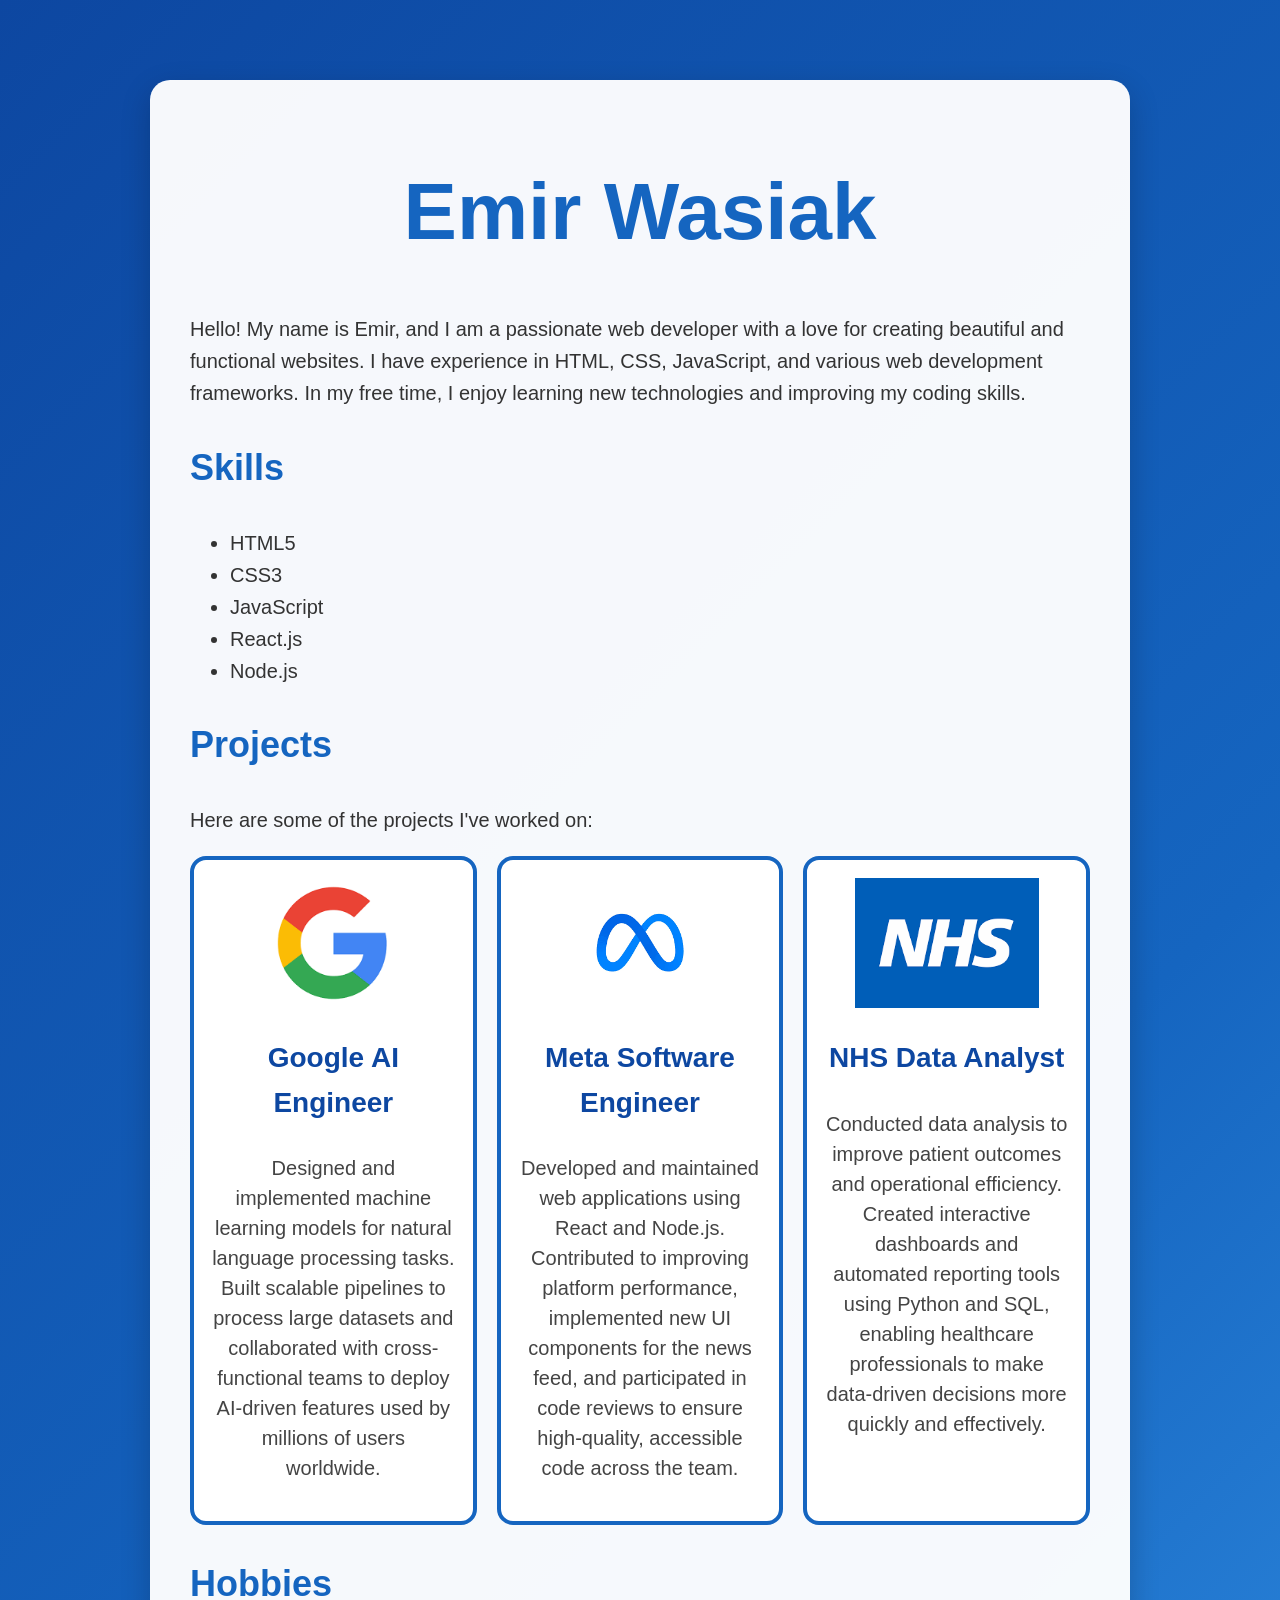
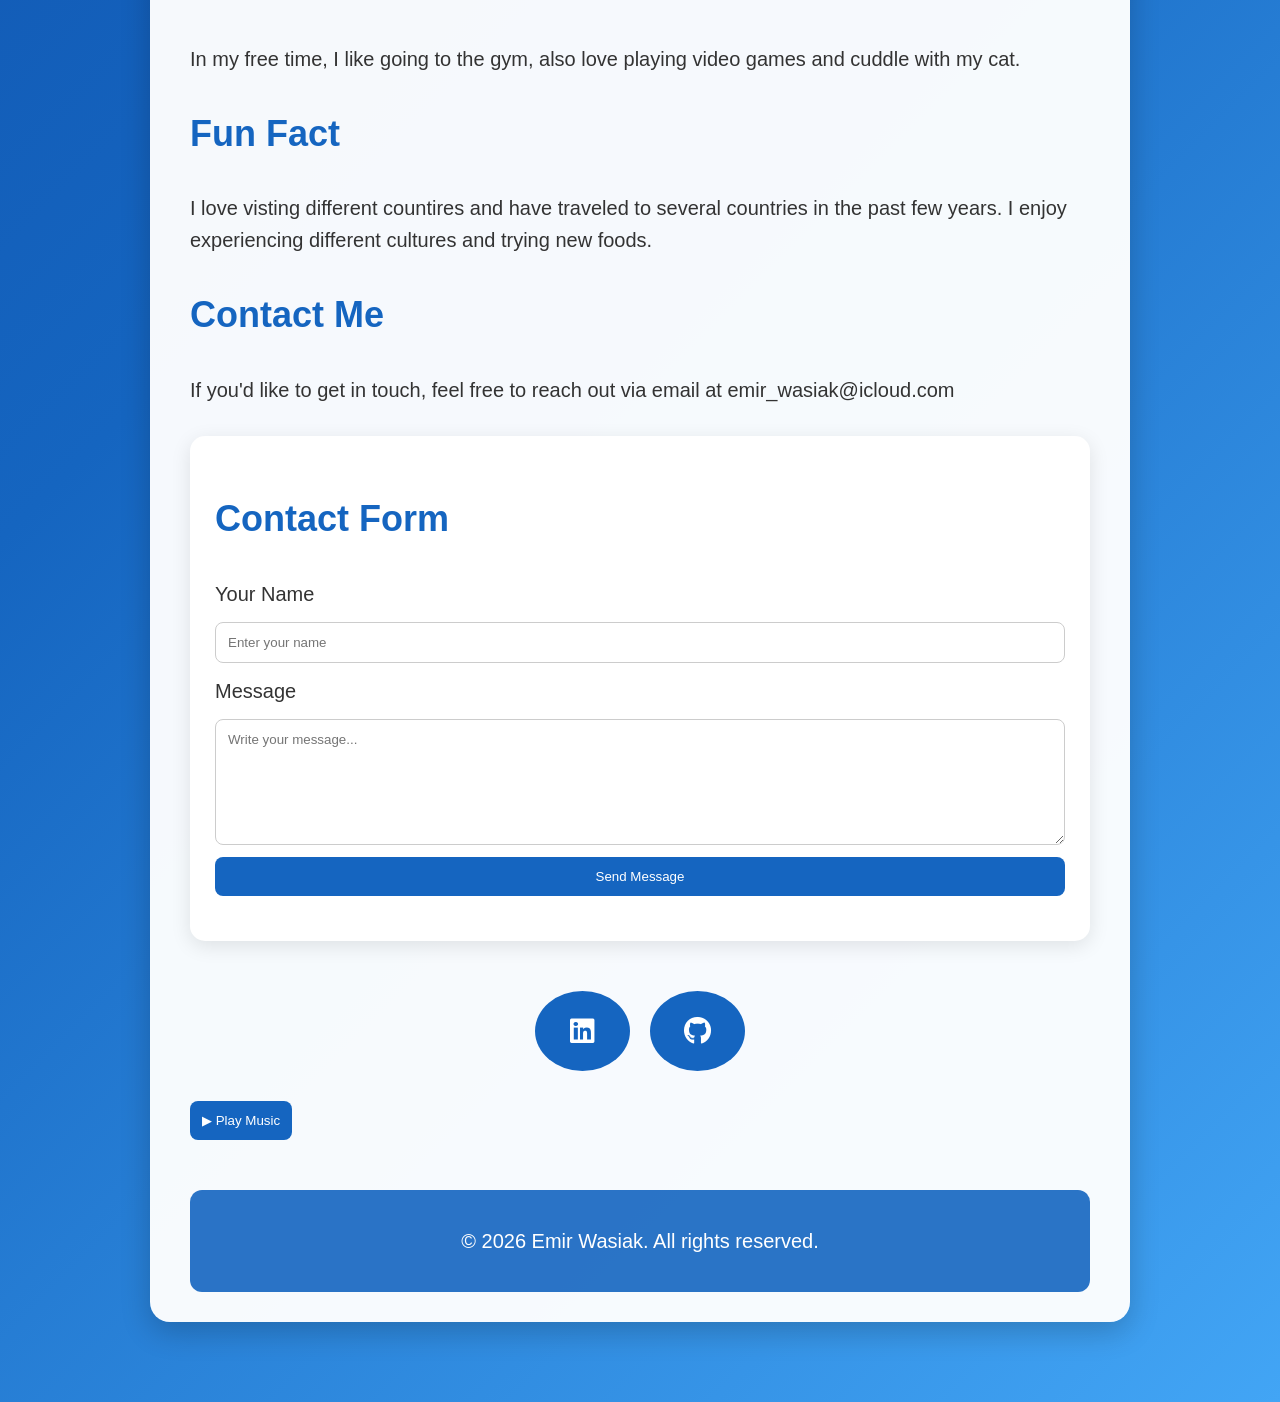
==== index.html @ 7e910f18 "made changes" ====
<!doctype html>

<html lang="en">

  <head>

    <meta charset="UTF-8" />

    <meta name="viewport" content="width=device-width, initial-scale=1.0" />

    <title>About Me</title>

 

    <link rel="stylesheet" href="https://cdnjs.cloudflare.com/ajax/libs/font-awesome/6.5.0/css/all.min.css" />

    <link rel="stylesheet" href="css/style.css" />

  </head>

 

  <body>

    <main class="container">

    <h1>Emir Wasiak</h1>

    <p>

      Hello! My name is Emir, and I am a passionate web developer with a love

      for creating beautiful and functional websites. I have experience in HTML,

      CSS, JavaScript, and various web development frameworks. In my free time,

      I enjoy learning new technologies and improving my coding skills.

    </p>

 

    <h2>Skills</h2>

    <ul>

      <li>HTML5</li>

      <li>CSS3</li>

      <li>JavaScript</li>

      <li>React.js</li>

      <li>Node.js</li>

    </ul>

 

    <h2>Projects</h2>

    <p>

      Here are some of the projects I've worked on:

    </p>

    <div class="cards">

      <div class="card">

        <img src="css/images/google.png" alt="Project 1">

        <h3>Google AI Engineer</h3>

        <p>Designed and implemented machine learning models for natural language processing tasks. Built scalable pipelines to process large datasets and collaborated with cross-functional teams to deploy AI-driven features used by millions of users worldwide.</p>

      </div>

      <div class="card">

        <img src="css/images/Meta.png" alt="Project 2">

        <h3>Meta Software Engineer</h3>

        <p>Developed and maintained web applications using React and Node.js. Contributed to improving platform performance, implemented new UI components for the news feed, and participated in code reviews to ensure high-quality, accessible code across the team.</p>

      </div>

      <div class="card">

        <img src="css/images/nhs.png" alt="Project 3">

        <h3>NHS Data Analyst</h3>

        <p>Conducted data analysis to improve patient outcomes and operational efficiency. Created interactive dashboards and automated reporting tools using Python and SQL, enabling healthcare professionals to make data-driven decisions more quickly and effectively.</p>

      </div>

    </div>

 

      <h2>Hobbies</h2>

    <p>

      In my free time, I like going to the gym, also love playing video games and cuddle with my cat.

    </p>

    <h2>Fun Fact</h2>

    <p>

      I love visting different countires and have traveled to several 

      countries in the past few years. I enjoy experiencing different cultures

      and trying new foods.

    </p>

 

    <h2>Contact Me</h2>

    <p>

      If you'd like to get in touch, feel free to reach out via email at emir_wasiak@icloud.com

    </p>

 

    <section class="contact-section">

      <h2>Contact Form</h2>

       <form id="contactForm">

    <label for="name">Your Name</label>

    <input type="text" id="name" placeholder="Enter your name" required>

 

    <label for="message">Message</label>

    <textarea id="message" placeholder="Write your message..." required></textarea>

 

    <button type="submit">Send Message</button>

  </form>

 

  <p id="formMessage"></p>

</section>

 

    <div class="social-links">

    <a href="https://www.linkedin.com//" target="_blank">

        <i class="fa-brands fa-linkedin"></i>

    </a>

 

    <a href="https://github.com/emirwasiak" target="_blank">

        <i class="fa-brands fa-github"></i>

    </a>

</div>

<section class="music-player">

  <button id="musicButton">▶ Play Music</button>

 

  <audio id="backgroundMusic" loop>

    <source src="music/background.mp3" type="audio/mpeg">

    Your browser does not support audio.

  </audio>

</section>

    <script src="script.js"></script>

    <footer>

    <p>&copy; 2026 Emir Wasiak. All rights reserved.</p>

  </footer>

    </main>

  </body>

 

</html>
---- css/style.css ----
body {

  background: linear-gradient(135deg, #0d47a1, #1565c0 50%, #42a5f5);

  background-size: cover;

 

  font-family: Arial, sans-serif;

  font-size: 20px;

  line-height: 1.6;

 

  margin: 0;

 

  padding: 40px;

  color: rgb(255, 254, 254);

}

 

.container {

  max-width: 900px;

  margin: 40px auto;

  background: rgba(255, 255, 255, 0.96);

  padding: 30px 40px;

  border-radius: 20px;

  box-shadow: 0 10px 30px rgba(0, 0, 0, 0.2);
  color: #333;

}

 

h1 {

  text-align: center;

 

  color: #1565c0;

  font-size: 80px;

  line-height: 1.2;

}

 

h2 {

  color: #1565c0;

  font-size: 36px;

}

 

h3 {

  font-size: 28px;

  color: #0d47a1;

}

 

img {

  display: block;

 

  margin: auto;

 

  width: 200px;

 

  border-radius: 50%;

 

  border-color: #1565c0;

}

 

h2 {

  color: #1565c0;

}

 

h2:hover {

  color: #0d47a1;

  text-decoration: underline;

}

 

a {

  display: inline-block;

 

  margin-top: 20px;

 

  padding: 10px 20px;

 

  background: #1565c0;

 

  color: white;

 

  text-decoration: none;

 

  border-radius: 8px;

}

 

a:hover {

  background: #0d47a1;

}

.cards {

  display: flex;

  gap: 16px;

}

.card {

  border: 1px solid #ddd;

  border-radius: 8px;

  padding: 16px;

  flex: 1;

  text-align: center;

  background: #fff;

}

.card img {

  width: 100%;

  border-radius: 4px;

}

a:hover {

  background: #0d47a1;

}

 

.cards {

  display: flex;

  gap: 20px;

  margin-top: 20px;

}

 

.card {

  border: 4px solid #1565c0;

  border-radius: 16px;

  padding: 18px;

  flex: 1;

  text-align: center;

  background: white;

 

  color: #333333; /* card text colour */

  transition:

    transform 0.3s ease,

    box-shadow 0.3s ease;

}

 

.card:hover {

  transform: scale(1.05);

  box-shadow: 0 10px 25px rgba(0, 0, 0, 0.25);

}

 

.card h3 {

  color: #0d47a1;

}

 

.card p {

  color: #444444;

  line-height: 1.5;

}

 

.card img {

  width: 100%;

  height: 130px;

  object-fit: contain;

  border-radius: 8px;

}

.social-links {

  display: flex;

  justify-content: center;

  gap: 20px;

  margin: 30px 0;

}

 

.social-links a {

  width: 55px;

  height: 60px;

  display: flex;

  justify-content: center;

  align-items: center;

 

  background: #1565c0;

  color: white;

 

  border-radius: 50%;

  font-size: 28px;

 

  text-decoration: none;

  transition: all 0.3s ease;

}

 

.social-links a:hover {

  transform: translateY(-6px) scale(1.1);

  background: #0d47a1;

  box-shadow: 0 10px 20px rgba(0, 0, 0, 0.3);

}

 

footer {

  margin-top: 50px;

  background: rgba(21, 101, 192, 0.9);

  color: white;

  text-align: center;

  padding: 20px;

  border-radius: 12px;

}

 

footer p {

  margin: 15px;

}

.contact-section {

  background: white;

  padding: 25px;

  margin-top: 30px;

  border-radius: 15px;

  box-shadow: 0 5px 20px rgba(0, 0, 0, 0.1);

  color: #333;

}

 

form {

  display: flex;

  flex-direction: column;

  gap: 12px;

}

 

input,

textarea {

  padding: 12px;

  border: 1px solid #ccc;

  border-radius: 8px;

  font-family: Arial, sans-serif;

}

 

textarea {

  min-height: 100px;

}

 

button {

  background: #1565c0;

  color: white;

  border: none;

  padding: 12px;

  border-radius: 8px;

  cursor: pointer;

}

 

button:hover {

  background: #0d47a1;

}

 

#formMessage {

  color: green;

  font-weight: bold;

}

/* iPhone / mobile responsive layout */

@media (max-width: 600px) {

  body {

    padding: 16px;

    background-attachment: scroll;

  }

 

  h1 {

    font-size: 42px;

  }

 

  h2 {

    font-size: 26px;

  }

 

  p,

  li {

    font-size: 16px;

    line-height: 1.6;

  }

 

  .cards {

    flex-direction: column;

    gap: 20px;

  }

 

  .card {

    width: 100%;

    box-sizing: border-box;

  }

 

  .card:hover {

    transform: scale(1.02);

  }

 

  .card img {

    height: 140px;

    object-fit: contain;

  }

 

.card p {

  font-size: 18px;

  line-height: 1.7;

}

 

.card h3 {

  font-size: 30px;

}

  .contact-section {

    padding: 18px;

  }

  label,

  input,

  textarea,

  button {

    width: 100%;

    box-sizing: border-box;

    font-size: 18px;

  }

 

  .social-links {

    flex-direction: column;

    gap: 14px;

  }

 

  .social-links a {

    width: 100%;

    justify-content: center;

    box-sizing: border-box;

  }

 

  footer {

    font-size: 14px;

    padding: 16px;

    opacity: 0.4;

  }

 

.music-player {

  text-align: center;

  margin: 30px 0;

}

 

.music-player button {

  font-size: 18px;

  padding: 14px 28px;

}

}
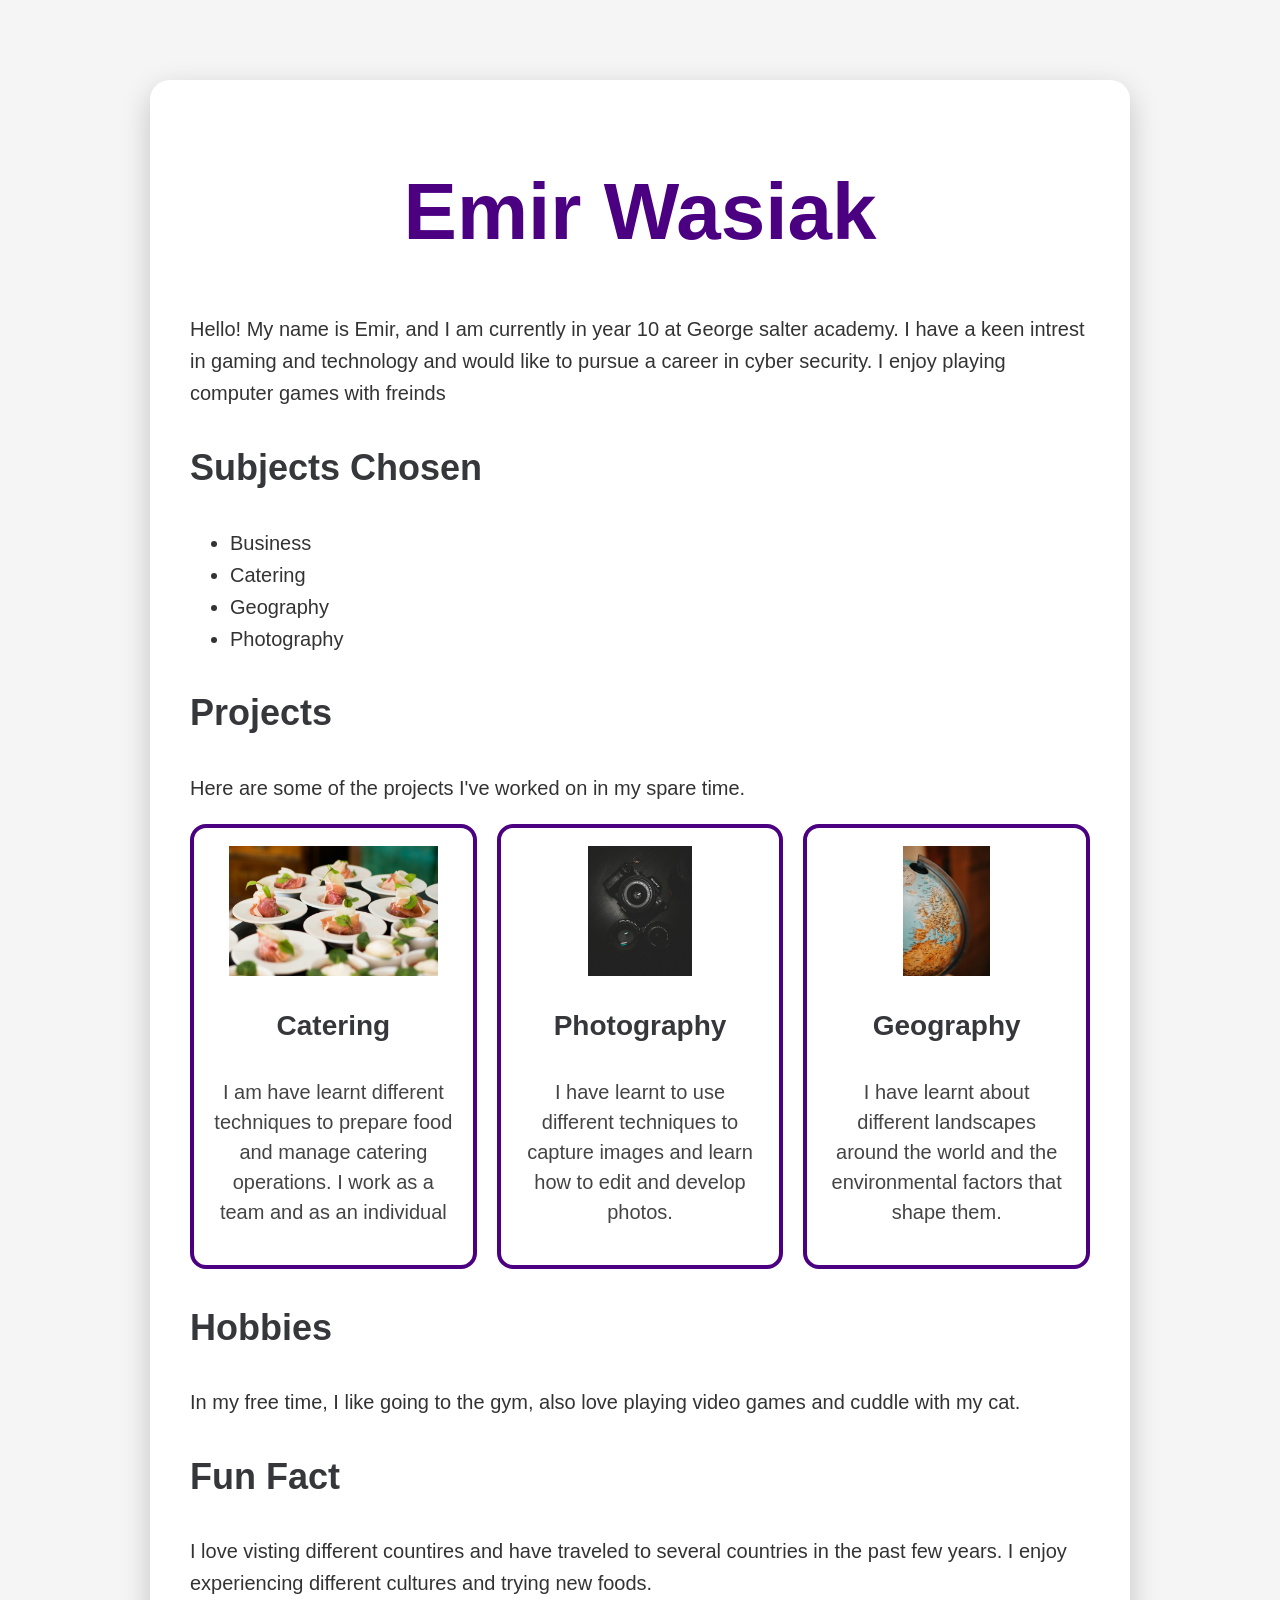
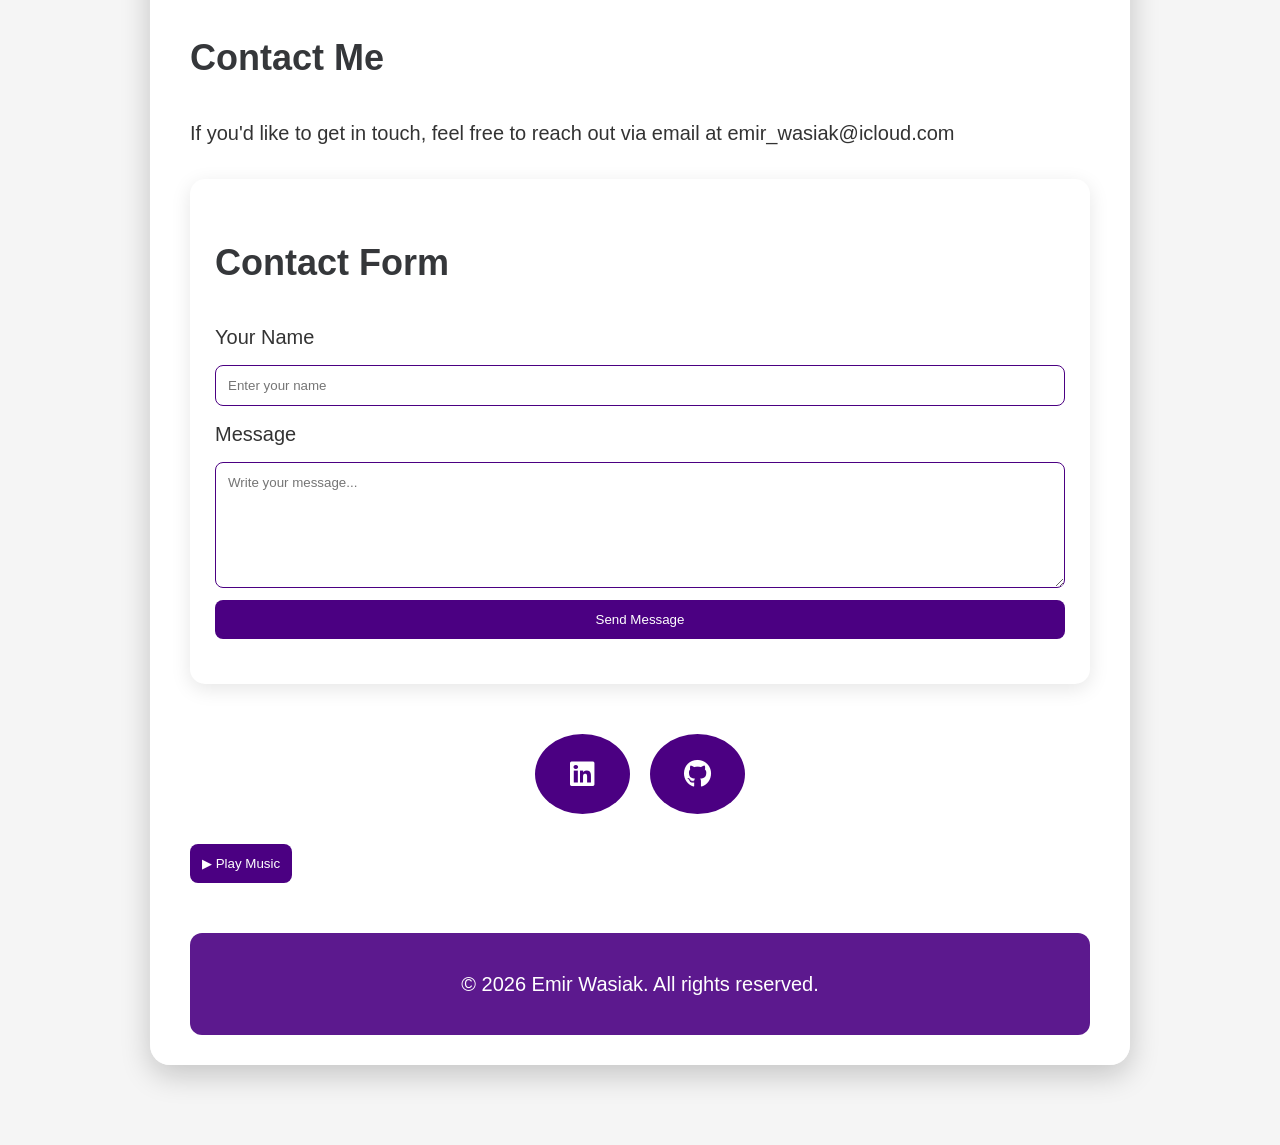
==== commit 8700c9a3: "made design changes" ====
--- a/index.html
+++ b/index.html
@@ -29,31 +29,23 @@
 
     <p>
 
-      Hello! My name is Emir, and I am a passionate web developer with a love
-
-      for creating beautiful and functional websites. I have experience in HTML,
-
-      CSS, JavaScript, and various web development frameworks. In my free time,
-
-      I enjoy learning new technologies and improving my coding skills.
-
-    </p>
-
- 
-
-    <h2>Skills</h2>
+      Hello! My name is Emir, and I am currently in year 10 at George salter academy. I have a keen intrest in gaming and technology and would like to pursue a career in cyber security. I enjoy playing computer games with freinds 
+
+    </p>
+
+ 
+
+    <h2>Subjects Chosen</h2>
 
     <ul>
 
-      <li>HTML5</li>
-
-      <li>CSS3</li>
-
-      <li>JavaScript</li>
-
-      <li>React.js</li>
-
-      <li>Node.js</li>
+      <li>Business</li>
+
+      <li>Catering</li>
+
+      <li>Geography</li>
+
+      <li>Photography</li>
 
     </ul>
 
@@ -63,7 +55,7 @@
 
     <p>
 
-      Here are some of the projects I've worked on:
+      Here are some of the projects I've worked on in my spare time.
 
     </p>
 
@@ -71,31 +63,32 @@
 
       <div class="card">
 
-        <img src="css/images/google.png" alt="Project 1">
-
-        <h3>Google AI Engineer</h3>
-
-        <p>Designed and implemented machine learning models for natural language processing tasks. Built scalable pipelines to process large datasets and collaborated with cross-functional teams to deploy AI-driven features used by millions of users worldwide.</p>
+        <img src="css/images/catering.jpg" alt="Project 1">
+
+        <h3>Catering</h3>
+
+        <p>I am have learnt different techniques to prepare food and manage catering operations. I work as a team and as an individual
+        </p>
 
       </div>
 
       <div class="card">
 
-        <img src="css/images/Meta.png" alt="Project 2">
-
-        <h3>Meta Software Engineer</h3>
-
-        <p>Developed and maintained web applications using React and Node.js. Contributed to improving platform performance, implemented new UI components for the news feed, and participated in code reviews to ensure high-quality, accessible code across the team.</p>
+        <img src="css/images/photo.jpg" alt="Project 2">
+
+        <h3>Photography</h3>
+
+        <p>I have learnt to use different techniques to capture images and learn how to edit and develop photos.</p>
 
       </div>
 
       <div class="card">
 
-        <img src="css/images/nhs.png" alt="Project 3">
-
-        <h3>NHS Data Analyst</h3>
-
-        <p>Conducted data analysis to improve patient outcomes and operational efficiency. Created interactive dashboards and automated reporting tools using Python and SQL, enabling healthcare professionals to make data-driven decisions more quickly and effectively.</p>
+        <img src="css/images/geog.jpg" alt="Project 3">
+
+        <h3>Geography</h3>
+
+        <p>I have learnt about different landscapes around the world and the environmental factors that shape them.</p>
 
       </div>
 
--- a/css/style.css
+++ b/css/style.css
@@ -1,10 +1,14 @@
 body {
 
-  background: linear-gradient(135deg, #0d47a1, #1565c0 50%, #42a5f5);
+  background-image: url("images/background.jpg");
+
+  background-repeat: no-repeat;
+
+  background-position: center;
 
   background-size: cover;
 
- 
+  background-color: #f5f5f5;
 
   font-family: Arial, sans-serif;
 
@@ -51,7 +55,7 @@
 
  
 
-  color: #1565c0;
+  color: #4b0082;
 
   font-size: 80px;
 
@@ -63,7 +67,7 @@
 
 h2 {
 
-  color: #1565c0;
+  color: #35373a;
 
   font-size: 36px;
 
@@ -75,7 +79,7 @@
 
   font-size: 28px;
 
-  color: #0d47a1;
+  color: #35373a;
 
 }
 
@@ -99,7 +103,7 @@
 
  
 
-  border-color: #1565c0;
+  border-color: #35373a;
 
 }
 
@@ -107,7 +111,7 @@
 
 h2 {
 
-  color: #1565c0;
+  color: #35373a;
 
 }
 
@@ -115,7 +119,7 @@
 
 h2:hover {
 
-  color: #0d47a1;
+  color: #35373a;
 
   text-decoration: underline;
 
@@ -137,7 +141,7 @@
 
  
 
-  background: #1565c0;
+  background: #35373a;
 
  
 
@@ -195,7 +199,7 @@
 
 a:hover {
 
-  background: #0d47a1;
+  background: #2a2c2f;
 
 }
 
@@ -215,7 +219,7 @@
 
 .card {
 
-  border: 4px solid #1565c0;
+  border: 4px solid #4b0082;
 
   border-radius: 16px;
 
@@ -253,7 +257,7 @@
 
 .card h3 {
 
-  color: #0d47a1;
+  color: #35373a;
 
 }
 
@@ -309,7 +313,7 @@
 
  
 
-  background: #1565c0;
+  background: #4b0082;
 
   color: white;
 
@@ -333,7 +337,7 @@
 
   transform: translateY(-6px) scale(1.1);
 
-  background: #0d47a1;
+  background: #3a0066;
 
   box-shadow: 0 10px 20px rgba(0, 0, 0, 0.3);
 
@@ -345,7 +349,7 @@
 
   margin-top: 50px;
 
-  background: rgba(21, 101, 192, 0.9);
+  background: rgba(75, 0, 130, 0.9);
 
   color: white;
 
@@ -401,7 +405,7 @@
 
   padding: 12px;
 
-  border: 1px solid #ccc;
+  border: 1px solid #4b0082;
 
   border-radius: 8px;
 
@@ -421,7 +425,7 @@
 
 button {
 
-  background: #1565c0;
+  background: #4b0082;
 
   color: white;
 
@@ -439,7 +443,7 @@
 
 button:hover {
 
-  background: #0d47a1;
+  background: #3a0066;
 
 }
 
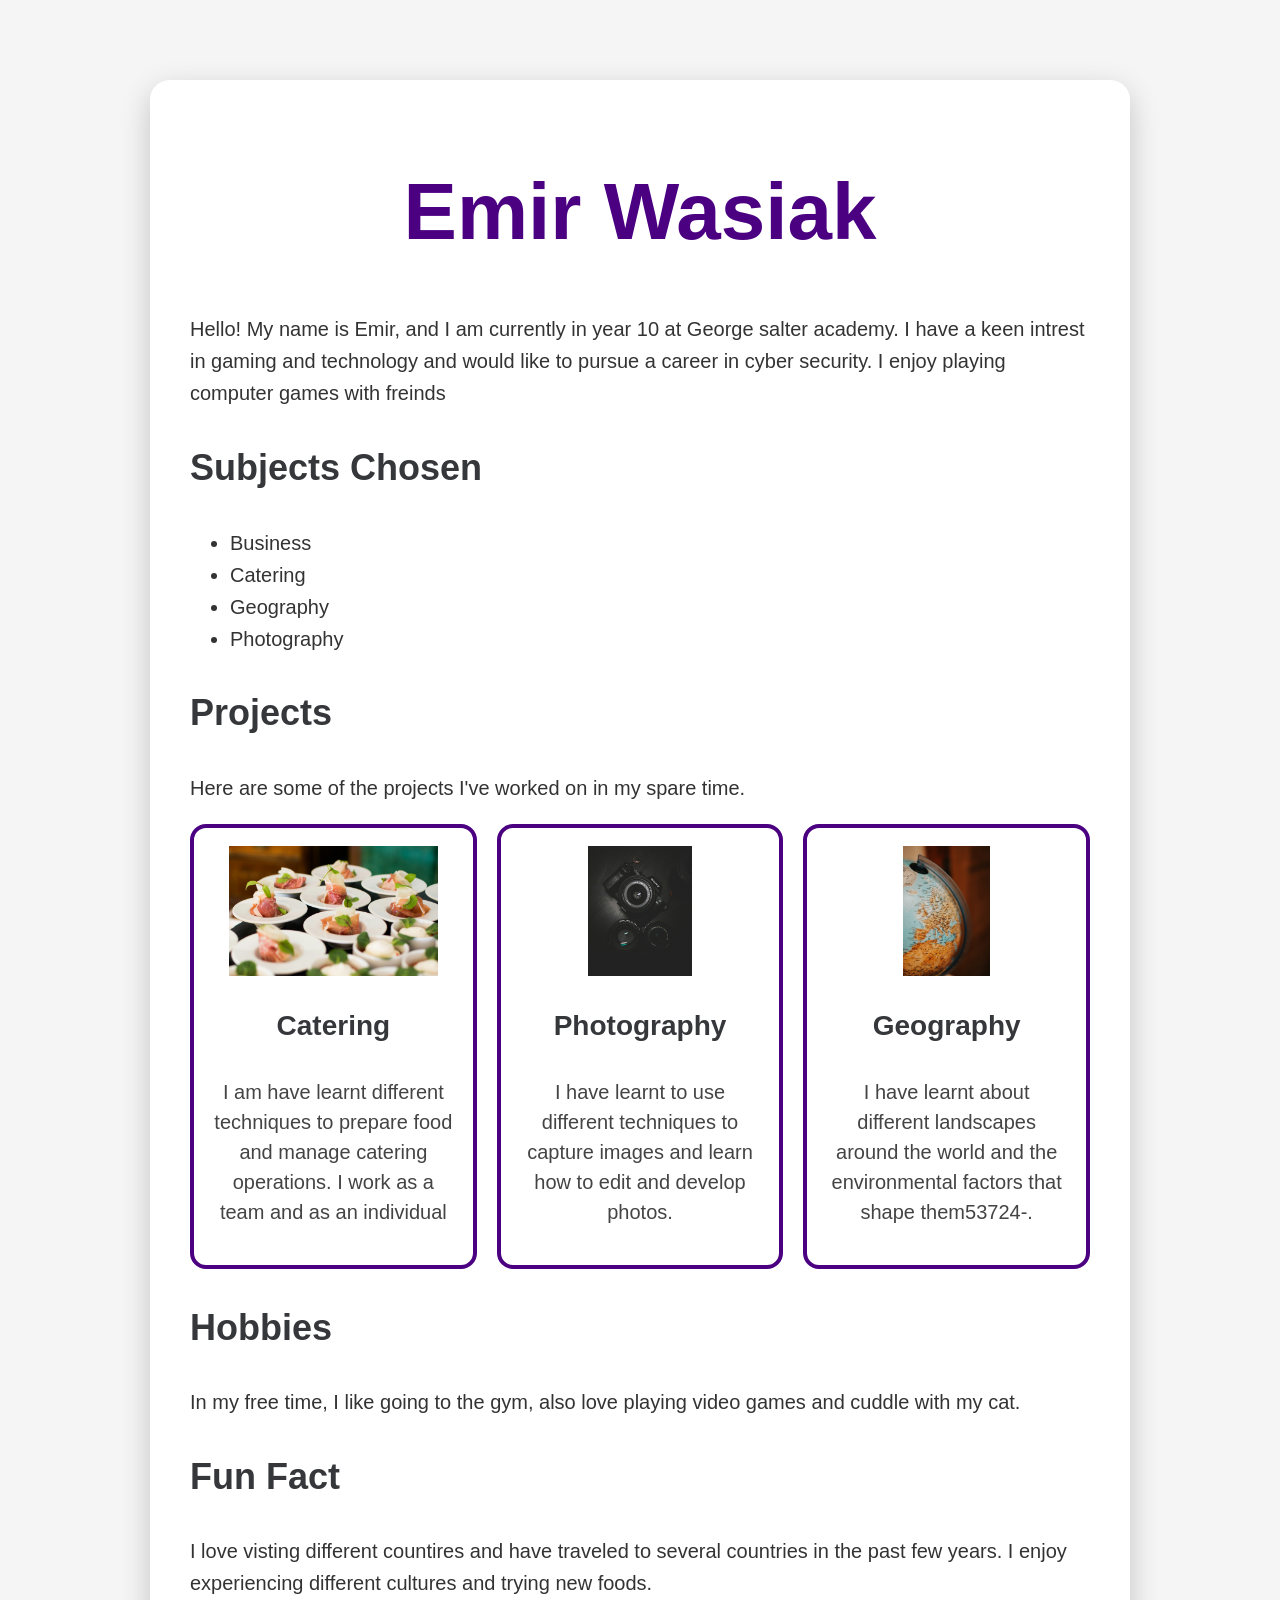
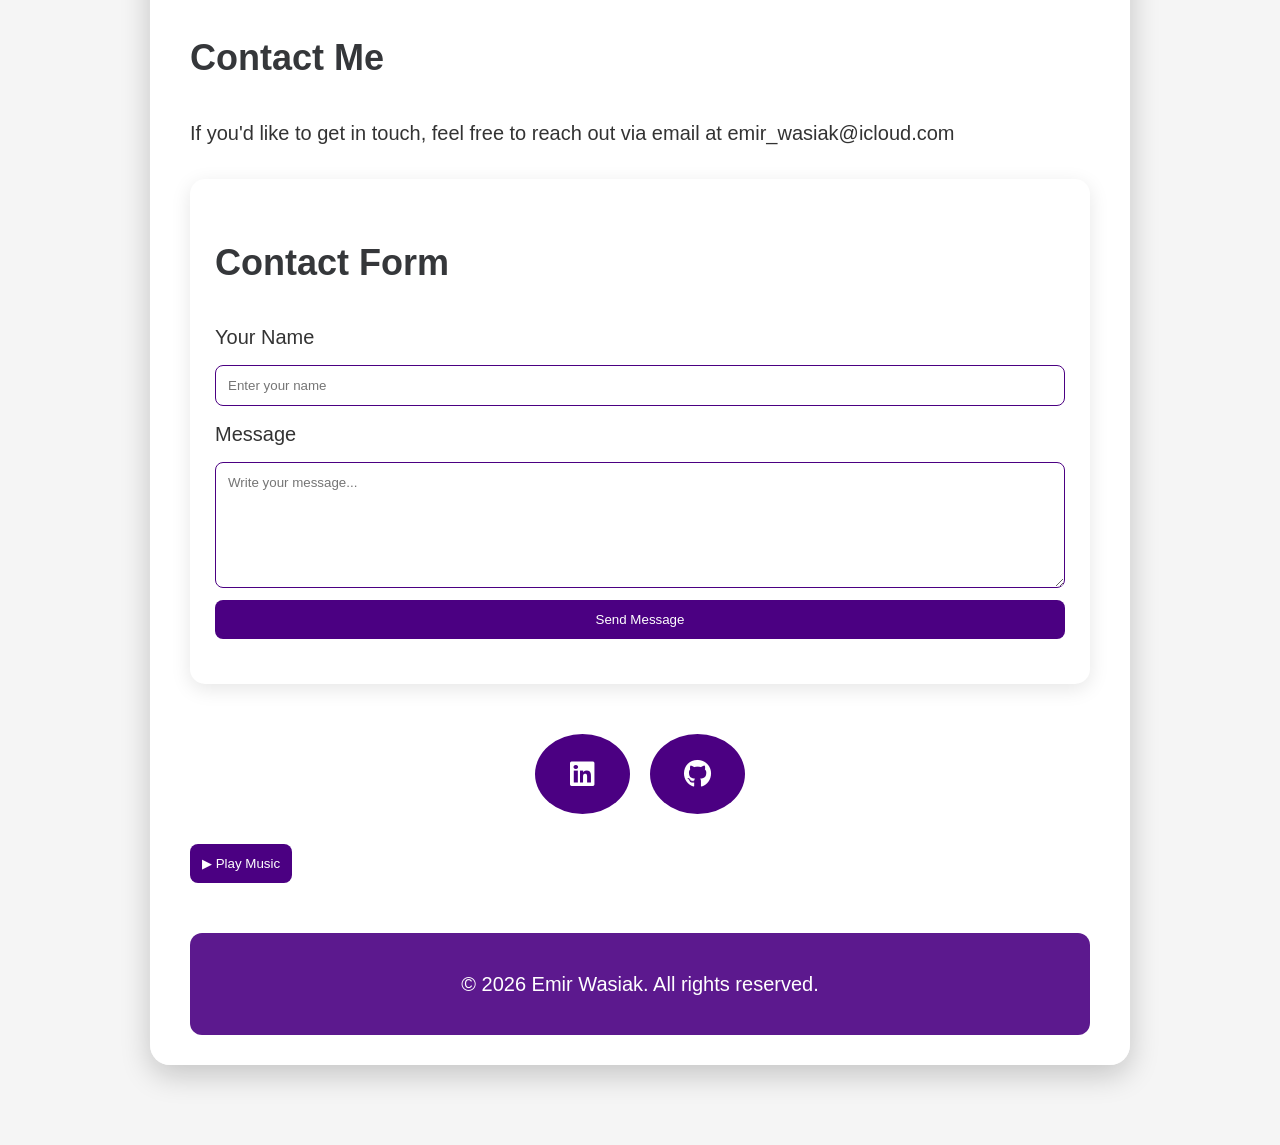
==== commit b53acb8d: "made more changes" ====
--- a/index.html
+++ b/index.html
@@ -88,7 +88,7 @@
 
         <h3>Geography</h3>
 
-        <p>I have learnt about different landscapes around the world and the environmental factors that shape them.</p>
+        <p>I have learnt about different landscapes around the world and the environmental factors that shape them53724-.</p>
 
       </div>
 
